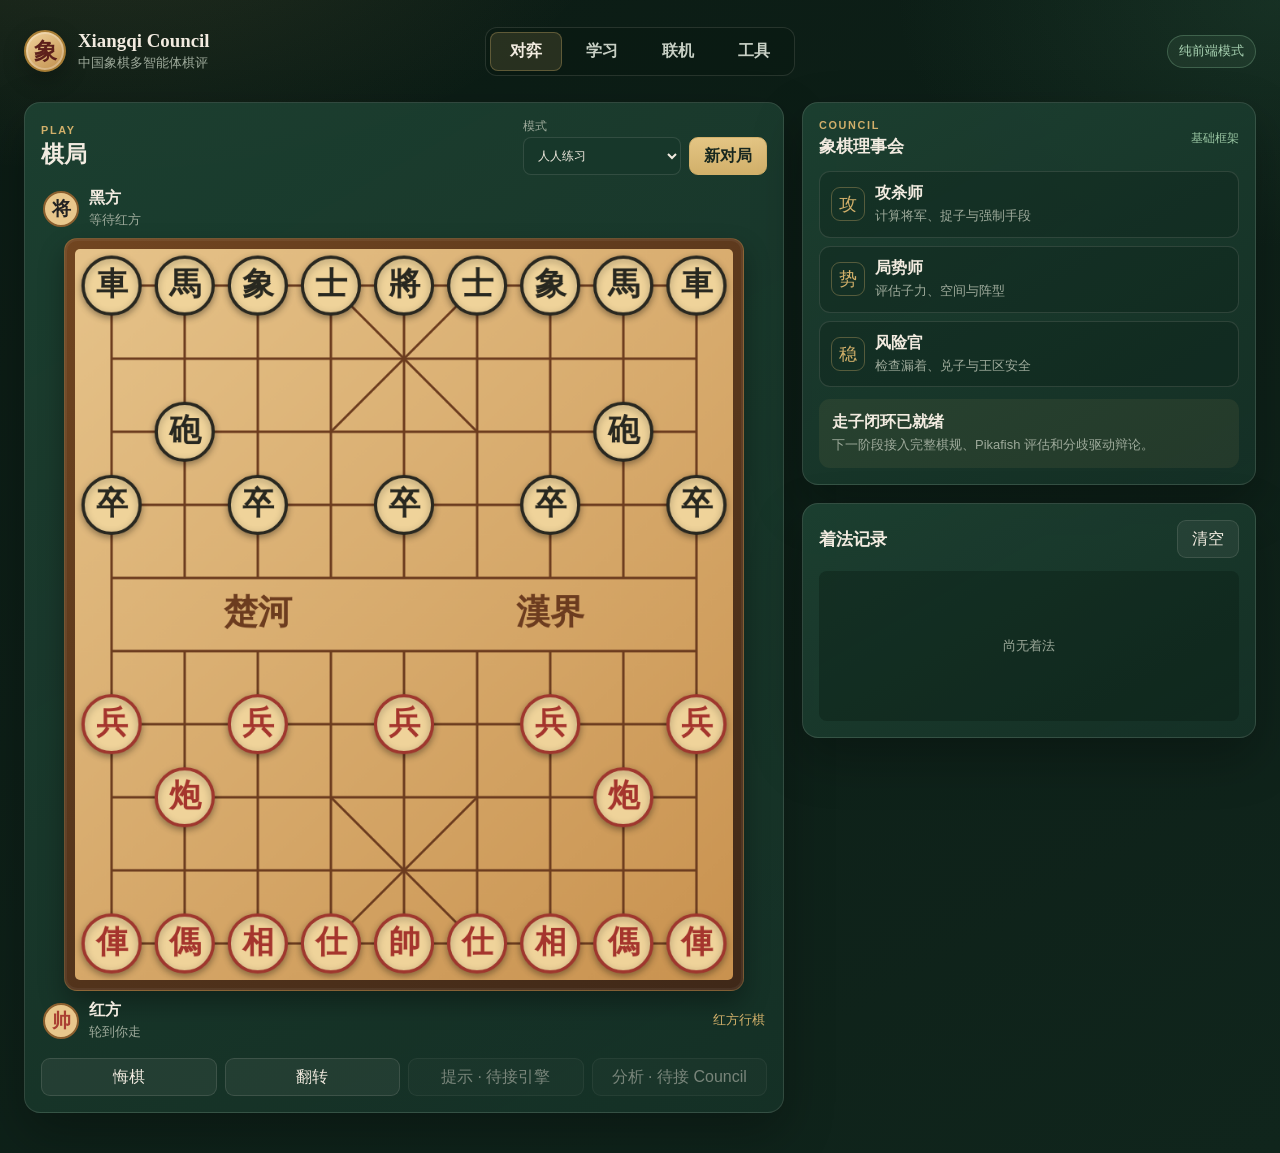
==== frontend/index.html @ dee7e67d "feat: bootstrap PC-first Xiangqi Council Co-authored-by: Cursor <cursoragent@cursor.com>" ====
<!doctype html>
<html lang="zh-CN">
<head>
  <meta charset="utf-8">
  <meta name="viewport" content="width=device-width, initial-scale=1">
  <meta name="theme-color" content="#163227">
  <title>对弈 · Xiangqi Council</title>
  <link rel="stylesheet" href="style.css?v=1">
</head>
<body data-page="play">
  <div class="app-shell">
    <header class="topbar">
      <a class="brand" href="index.html" aria-label="Xiangqi Council 首页">
        <span class="brand-mark" aria-hidden="true">象</span>
        <span><strong>Xiangqi Council</strong><small>中国象棋多智能体棋评</small></span>
      </a>
      <nav class="topnav" aria-label="主导航">
        <a class="active" href="index.html">对弈</a>
        <a href="learn.html">学习</a>
        <a href="online.html">联机</a>
        <a href="tools.html">工具</a>
      </nav>
      <span class="status-pill" id="service-status">本地棋盘</span>
    </header>

    <main class="play-layout">
      <section class="board-panel panel">
        <div class="panel-head">
          <div>
            <p class="eyebrow">PLAY</p>
            <h1>棋局</h1>
          </div>
          <div class="setup">
            <label>模式
              <select id="game-mode">
                <option>人人练习</option>
                <option disabled>人机 · 下一阶段</option>
                <option disabled>AI 对抗 · 下一阶段</option>
              </select>
            </label>
            <button class="accent" id="new-game">新对局</button>
          </div>
        </div>

        <div class="player-row top">
          <span class="avatar black">将</span>
          <div><strong>黑方</strong><small id="black-state">等待红方</small></div>
        </div>

        <div class="board-wrap">
          <canvas id="xiangqi-board" width="810" height="900" aria-label="中国象棋棋盘"></canvas>
        </div>

        <div class="player-row">
          <span class="avatar red">帅</span>
          <div><strong>红方</strong><small id="red-state">轮到你走</small></div>
          <span class="turn-badge" id="turn-badge">红方行棋</span>
        </div>

        <div class="board-actions">
          <button id="undo">悔棋</button>
          <button id="flip">翻转</button>
          <button disabled>提示 · 待接引擎</button>
          <button disabled>分析 · 待接 Council</button>
        </div>
      </section>

      <aside class="side-stack">
        <section class="panel council-panel">
          <div class="panel-head">
            <div><p class="eyebrow">COUNCIL</p><h2>象棋理事会</h2></div>
            <span class="status-dot">基础框架</span>
          </div>
          <div class="agent-list">
            <article><span>攻</span><div><strong>攻杀师</strong><p>计算将军、捉子与强制手段</p></div></article>
            <article><span>势</span><div><strong>局势师</strong><p>评估子力、空间与阵型</p></div></article>
            <article><span>稳</span><div><strong>风险官</strong><p>检查漏着、兑子与王区安全</p></div></article>
          </div>
          <div class="empty-state">
            <strong>走子闭环已就绪</strong>
            <p>下一阶段接入完整棋规、Pikafish 评估和分歧驱动辩论。</p>
          </div>
        </section>

        <section class="panel history-panel">
          <div class="panel-head"><h2>着法记录</h2><button id="clear-history">清空</button></div>
          <ol id="move-list"><li class="placeholder">尚无着法</li></ol>
        </section>
      </aside>
    </main>
  </div>
  <script src="app.js?v=1"></script>
</body>
</html>
---- frontend/style.css ----
:root {
  --bg: #10251c;
  --bg-deep: #0b1b14;
  --panel: rgba(22, 50, 39, .88);
  --panel-2: #1d4132;
  --ink: #f2ebe0;
  --muted: #9eaa9b;
  --gold: #d2b06a;
  --gold-deep: #a77d35;
  --line: rgba(242, 235, 224, .12);
  --red: #a93f32;
  --wood: #d8ae70;
  --wood-dark: #8b5b2d;
  --shadow: 0 20px 50px rgba(0, 0, 0, .28);
}

* { box-sizing: border-box; }
html, body { margin: 0; min-height: 100%; }
body {
  color: var(--ink);
  font-family: "Source Sans 3", "PingFang SC", "Microsoft YaHei", sans-serif;
  background:
    radial-gradient(900px 500px at 8% -10%, rgba(210, 176, 106, .13), transparent 58%),
    radial-gradient(700px 450px at 100% 0, rgba(62, 118, 86, .2), transparent 55%),
    linear-gradient(150deg, var(--bg-deep), var(--bg));
}
button, select { font: inherit; }
button {
  min-height: 38px;
  padding: 0 14px;
  color: var(--ink);
  border: 1px solid var(--line);
  border-radius: 9px;
  background: rgba(242, 235, 224, .06);
  cursor: pointer;
}
button:hover:not(:disabled) { border-color: rgba(210, 176, 106, .55); background: rgba(210, 176, 106, .12); }
button:disabled { opacity: .45; cursor: not-allowed; }
button.accent {
  color: #17271f;
  border-color: var(--gold);
  background: linear-gradient(180deg, #e4c584, var(--gold));
  font-weight: 700;
}

.app-shell { max-width: 1320px; margin: auto; padding: 18px 24px 40px; }
.topbar {
  min-height: 66px;
  display: grid;
  grid-template-columns: 1fr auto 1fr;
  align-items: center;
  gap: 24px;
  margin-bottom: 18px;
}
.brand { display: flex; align-items: center; gap: 12px; color: inherit; text-decoration: none; }
.brand-mark {
  width: 42px; height: 42px; display: grid; place-items: center;
  color: #5d201b; border: 2px solid var(--gold-deep); border-radius: 50%;
  background: linear-gradient(145deg, #f2d49d, #c08e4c);
  font-family: "STKaiti", "KaiTi", serif; font-size: 23px; font-weight: 700;
  box-shadow: inset 0 0 0 2px rgba(255,255,255,.25), 0 8px 22px rgba(0,0,0,.25);
}
.brand strong { display: block; font-family: Georgia, "STKaiti", serif; font-size: 1.18rem; }
.brand small { display: block; margin-top: 2px; color: var(--muted); }
.topnav {
  display: flex; gap: 4px; padding: 4px;
  border: 1px solid var(--line); border-radius: 12px;
  background: rgba(8, 24, 17, .5);
}
.topnav a {
  min-width: 72px; padding: 9px 14px; border-radius: 8px;
  color: #c8d0c5; text-align: center; text-decoration: none; font-weight: 650;
}
.topnav a:hover, .topnav a.active { color: var(--ink); background: rgba(210, 176, 106, .15); }
.topnav a.active { box-shadow: inset 0 0 0 1px rgba(210,176,106,.32); }
.status-pill {
  justify-self: end; padding: 7px 11px; border: 1px solid rgba(127,175,141,.35);
  border-radius: 999px; color: #a8d2b2; background: rgba(127,175,141,.1); font-size: .8rem;
}

.play-layout { display: grid; grid-template-columns: minmax(580px, 760px) minmax(340px, 1fr); gap: 18px; align-items: start; }
.side-stack { display: grid; gap: 18px; }
.panel {
  border: 1px solid var(--line); border-radius: 16px; padding: 16px;
  background: linear-gradient(150deg, rgba(29, 65, 50, .93), var(--panel));
  box-shadow: var(--shadow);
}
.panel-head { display: flex; align-items: center; justify-content: space-between; gap: 16px; margin-bottom: 13px; }
h1, h2, p { margin: 0; }
h1, h2 { font-family: Georgia, "STKaiti", serif; }
h1 { font-size: 1.45rem; }
h2 { font-size: 1.08rem; }
.eyebrow { margin-bottom: 3px; color: var(--gold); font-size: .68rem; font-weight: 800; letter-spacing: .15em; }
.setup { display: flex; align-items: end; gap: 8px; }
.setup label { display: grid; gap: 3px; color: var(--muted); font-size: .72rem; }
select {
  min-height: 38px; padding: 0 30px 0 10px;
  color: var(--ink); border: 1px solid var(--line); border-radius: 8px; background: #17372a;
}

.player-row { display: flex; align-items: center; gap: 10px; padding: 9px 2px; }
.player-row.top { padding-top: 0; }
.player-row small { display: block; margin-top: 2px; color: var(--muted); }
.avatar {
  width: 36px; height: 36px; display: grid; place-items: center;
  border-radius: 50%; background: #e8c78c; border: 2px solid #8c602f;
  color: #222; font-family: "STKaiti", serif; font-size: 19px; font-weight: 700;
}
.avatar.red { color: var(--red); }
.turn-badge { margin-left: auto; color: var(--gold); font-size: .8rem; }
.board-wrap {
  width: min(100%, 680px); margin: 0 auto; padding: 10px;
  border-radius: 13px; border: 1px solid rgba(210,176,106,.3);
  background: linear-gradient(145deg, #714520, #3f2818);
  box-shadow: inset 0 0 0 2px rgba(255,255,255,.05), 0 12px 26px rgba(0,0,0,.32);
}
#xiangqi-board { display: block; width: 100%; height: auto; aspect-ratio: 9 / 10; border-radius: 5px; touch-action: none; }
.board-actions { display: grid; grid-template-columns: repeat(4, 1fr); gap: 8px; margin-top: 8px; }

.status-dot { color: #9bc7a4; font-size: .76rem; }
.agent-list { display: grid; gap: 8px; }
.agent-list article {
  display: flex; align-items: center; gap: 10px; padding: 11px;
  border: 1px solid var(--line); border-radius: 11px; background: rgba(9,26,18,.28);
}
.agent-list article > span {
  width: 34px; height: 34px; display: grid; place-items: center; flex: 0 0 auto;
  border: 1px solid rgba(210,176,106,.35); border-radius: 9px; color: var(--gold);
  font-family: "STKaiti", serif; font-size: 18px;
}
.agent-list p, .empty-state p { margin-top: 3px; color: var(--muted); font-size: .81rem; line-height: 1.45; }
.empty-state { margin-top: 12px; padding: 13px; border-radius: 11px; background: rgba(210,176,106,.08); }

#move-list {
  min-height: 150px; max-height: 270px; overflow: auto; margin: 0; padding: 0;
  display: grid; grid-template-columns: 1fr 1fr; gap: 6px; list-style: none; counter-reset: move;
}
#move-list li {
  padding: 8px 10px; border-radius: 8px; background: rgba(8,24,17,.35);
  color: #d8ded5; font-size: .82rem;
}
#move-list li.placeholder { grid-column: 1 / -1; display: grid; place-items: center; color: var(--muted); }

.page-main { display: grid; gap: 16px; }
.hero { padding: 28px; }
.hero p { color: var(--muted); margin-top: 8px; }
.feature-grid { display: grid; grid-template-columns: repeat(3, 1fr); gap: 14px; }
.feature-card { min-height: 170px; }
.feature-card p { color: var(--muted); margin-top: 8px; line-height: 1.55; }
.feature-card .tag { display: inline-block; margin-top: 16px; color: var(--gold); font-size: .78rem; }

@media (max-width: 980px) {
  .topbar { grid-template-columns: 1fr auto; }
  .topnav { grid-column: 1 / -1; grid-row: 2; justify-self: stretch; }
  .topnav a { flex: 1; }
  .play-layout { grid-template-columns: 1fr; }
  .board-wrap { width: min(100%, 620px); }
}
@media (max-width: 620px) {
  .app-shell { padding: 10px 10px 28px; }
  .status-pill { display: none; }
  .topbar { display: flex; flex-wrap: wrap; gap: 10px; }
  .topnav { width: 100%; overflow-x: auto; }
  .topnav a { min-width: 64px; padding: 8px; }
  .panel { padding: 12px; border-radius: 13px; }
  .panel-head { align-items: flex-start; }
  .setup { flex-wrap: wrap; justify-content: flex-end; }
  .board-actions { grid-template-columns: 1fr 1fr; }
  .feature-grid { grid-template-columns: 1fr; }
}
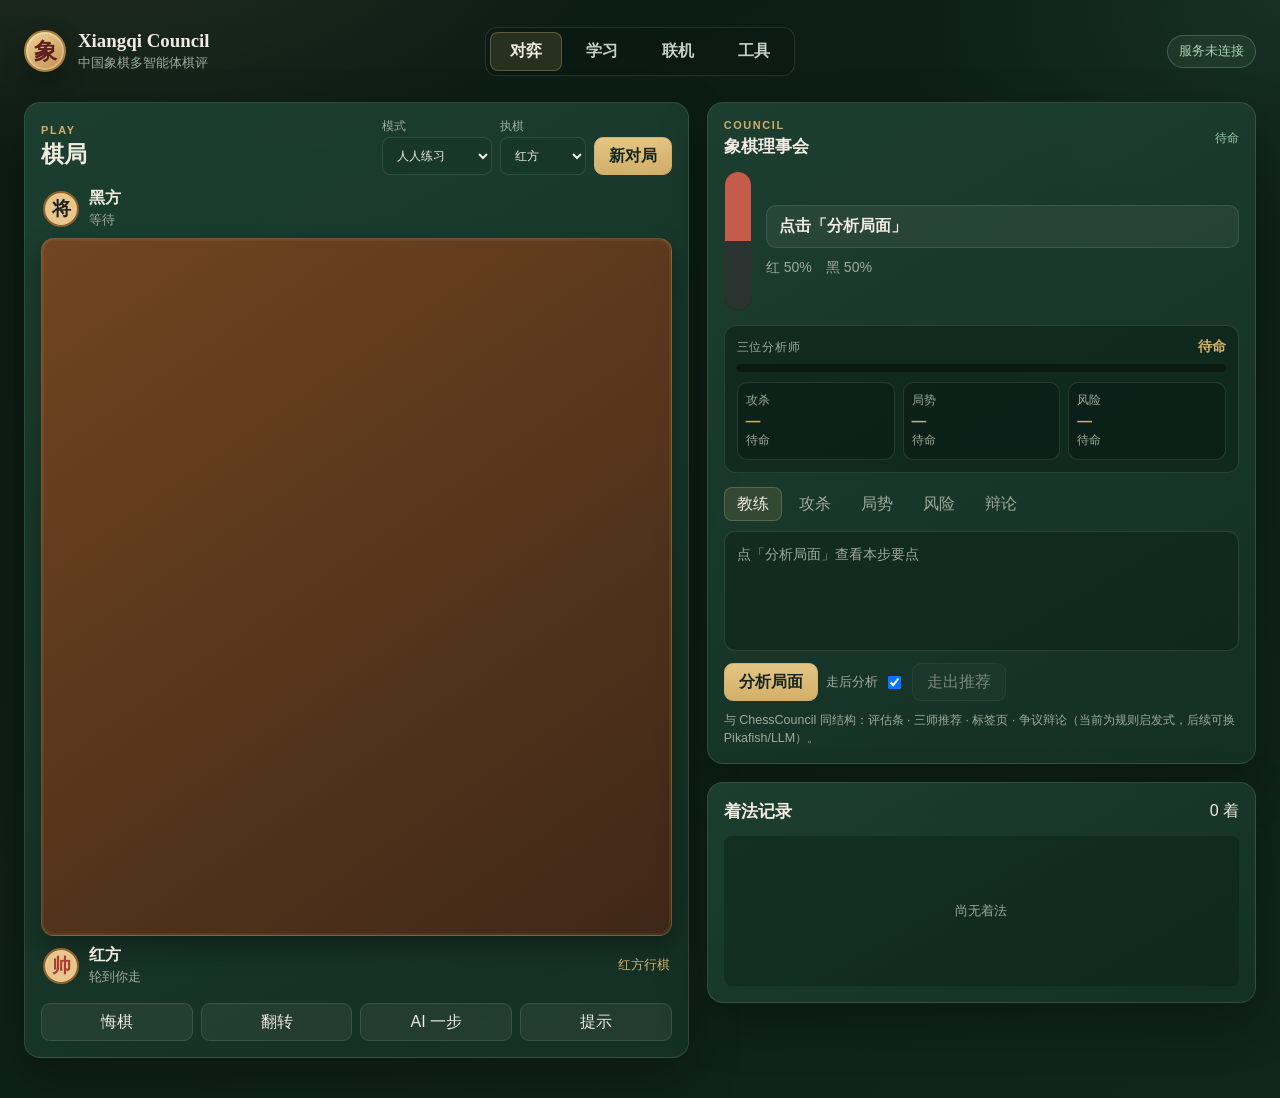
==== commit 1bed06a6: "feat: ship playable Xiangqi MVP with interactive Council Add full rules, builtin AI, rooms/WebSocket" ====
--- a/frontend/index.html
+++ b/frontend/index.html
@@ -5,7 +5,7 @@
   <meta name="viewport" content="width=device-width, initial-scale=1">
   <meta name="theme-color" content="#163227">
   <title>对弈 · Xiangqi Council</title>
-  <link rel="stylesheet" href="style.css?v=1">
+  <link rel="stylesheet" href="style.css?v=4">
 </head>
 <body data-page="play">
   <div class="app-shell">
@@ -20,7 +20,7 @@
         <a href="online.html">联机</a>
         <a href="tools.html">工具</a>
       </nav>
-      <span class="status-pill" id="service-status">本地棋盘</span>
+      <span class="status-pill" id="service-status">连接中…</span>
     </header>
 
     <main class="play-layout">
@@ -33,18 +33,24 @@
           <div class="setup">
             <label>模式
               <select id="game-mode">
-                <option>人人练习</option>
-                <option disabled>人机 · 下一阶段</option>
-                <option disabled>AI 对抗 · 下一阶段</option>
+                <option value="human_vs_human">人人练习</option>
+                <option value="human_vs_ai">人机对弈</option>
               </select>
             </label>
-            <button class="accent" id="new-game">新对局</button>
+            <label>执棋
+              <select id="human-color">
+                <option value="red">红方</option>
+                <option value="black">黑方</option>
+              </select>
+            </label>
+            <button class="accent" id="new-game" type="button">新对局</button>
           </div>
         </div>
 
         <div class="player-row top">
           <span class="avatar black">将</span>
-          <div><strong>黑方</strong><small id="black-state">等待红方</small></div>
+          <div><strong id="top-name">黑方</strong><small id="top-state">等待</small></div>
+          <span class="check-badge" id="check-badge" hidden>将军</span>
         </div>
 
         <div class="board-wrap">
@@ -53,42 +59,96 @@
 
         <div class="player-row">
           <span class="avatar red">帅</span>
-          <div><strong>红方</strong><small id="red-state">轮到你走</small></div>
+          <div><strong id="bottom-name">红方</strong><small id="bottom-state">轮到你走</small></div>
           <span class="turn-badge" id="turn-badge">红方行棋</span>
         </div>
 
         <div class="board-actions">
-          <button id="undo">悔棋</button>
-          <button id="flip">翻转</button>
-          <button disabled>提示 · 待接引擎</button>
-          <button disabled>分析 · 待接 Council</button>
+          <button id="undo" type="button">悔棋</button>
+          <button id="flip" type="button">翻转</button>
+          <button id="ai-step" type="button">AI 一步</button>
+          <button id="hint" type="button">提示</button>
         </div>
+        <p class="result-banner" id="result-banner" hidden></p>
       </section>
 
       <aside class="side-stack">
         <section class="panel council-panel">
           <div class="panel-head">
             <div><p class="eyebrow">COUNCIL</p><h2>象棋理事会</h2></div>
-            <span class="status-dot">基础框架</span>
+            <span class="status-dot" id="council-status">待命</span>
           </div>
-          <div class="agent-list">
-            <article><span>攻</span><div><strong>攻杀师</strong><p>计算将军、捉子与强制手段</p></div></article>
-            <article><span>势</span><div><strong>局势师</strong><p>评估子力、空间与阵型</p></div></article>
-            <article><span>稳</span><div><strong>风险官</strong><p>检查漏着、兑子与王区安全</p></div></article>
+
+          <div class="eval-row">
+            <div class="eval-bar" aria-hidden="true">
+              <div class="eval-red" id="eval-red" style="height:50%"></div>
+              <div class="eval-black-bar" id="eval-black" style="height:50%"></div>
+            </div>
+            <div class="eval-copy">
+              <div id="move-class" class="move-class">点击「分析局面」</div>
+              <div class="eval-text">
+                <span id="red-prob">红 50%</span>
+                <span id="black-prob">黑 50%</span>
+              </div>
+            </div>
           </div>
-          <div class="empty-state">
-            <strong>走子闭环已就绪</strong>
-            <p>下一阶段接入完整棋规、Pikafish 评估和分歧驱动辩论。</p>
+
+          <div class="disagreement-panel">
+            <div class="dg-head">
+              <span class="dg-title">三位分析师</span>
+              <span id="dg-label" class="dg-label">待命</span>
+            </div>
+            <div class="dg-bar"><div id="dg-fill" class="dg-fill" style="width:0%"></div></div>
+            <div id="dg-compare" class="dg-compare">
+              <button class="dg-card" type="button" data-role="tactical" data-tab="tactical">
+                <span class="dg-role">攻杀</span>
+                <span class="dg-move" id="dg-move-tactical">—</span>
+                <span class="dg-state" id="dg-state-tactical">待命</span>
+              </button>
+              <button class="dg-card" type="button" data-role="strategic" data-tab="strategic">
+                <span class="dg-role">局势</span>
+                <span class="dg-move" id="dg-move-strategic">—</span>
+                <span class="dg-state" id="dg-state-strategic">待命</span>
+              </button>
+              <button class="dg-card" type="button" data-role="risk" data-tab="risk">
+                <span class="dg-role">风险</span>
+                <span class="dg-move" id="dg-move-risk">—</span>
+                <span class="dg-state" id="dg-state-risk">待命</span>
+              </button>
+            </div>
           </div>
+
+          <div class="tabs" role="tablist">
+            <button class="tab active" data-tab="summary" type="button">教练</button>
+            <button class="tab" data-tab="tactical" type="button">攻杀</button>
+            <button class="tab" data-tab="strategic" type="button">局势</button>
+            <button class="tab" data-tab="risk" type="button">风险</button>
+            <button class="tab" data-tab="debate" type="button">辩论</button>
+          </div>
+          <div class="tab-content active" id="tab-summary"><p class="placeholder">点「分析局面」查看本步要点</p></div>
+          <div class="tab-content" id="tab-tactical" hidden><p class="placeholder">攻杀</p></div>
+          <div class="tab-content" id="tab-strategic" hidden><p class="placeholder">局势</p></div>
+          <div class="tab-content" id="tab-risk" hidden><p class="placeholder">风险</p></div>
+          <div class="tab-content" id="tab-debate" hidden><p class="placeholder">辩论</p></div>
+
+          <div class="council-footer">
+            <button class="accent" id="btn-analyze" type="button">分析局面</button>
+            <label class="field compact">
+              <span>走后分析</span>
+              <input id="with-analysis" type="checkbox" checked>
+            </label>
+            <button id="btn-play-verdict" type="button" disabled>走出推荐</button>
+          </div>
+          <p class="council-hint" id="council-note">与 ChessCouncil 同结构：评估条 · 三师推荐 · 标签页 · 争议辩论（当前为规则启发式，后续可换 Pikafish/LLM）。</p>
         </section>
 
         <section class="panel history-panel">
-          <div class="panel-head"><h2>着法记录</h2><button id="clear-history">清空</button></div>
+          <div class="panel-head"><h2>着法记录</h2><span id="move-count">0 着</span></div>
           <ol id="move-list"><li class="placeholder">尚无着法</li></ol>
         </section>
       </aside>
     </main>
   </div>
-  <script src="app.js?v=1"></script>
+  <script src="app.js?v=4"></script>
 </body>
 </html>
--- a/frontend/style.css
+++ b/frontend/style.css
@@ -78,7 +78,7 @@
   border-radius: 999px; color: #a8d2b2; background: rgba(127,175,141,.1); font-size: .8rem;
 }
 
-.play-layout { display: grid; grid-template-columns: minmax(580px, 760px) minmax(340px, 1fr); gap: 18px; align-items: start; }
+.play-layout { display: grid; grid-template-columns: minmax(420px, 1.15fr) minmax(320px, .95fr); gap: 18px; align-items: start; }
 .side-stack { display: grid; gap: 18px; }
 .panel {
   border: 1px solid var(--line); border-radius: 16px; padding: 16px;
@@ -118,17 +118,102 @@
 .board-actions { display: grid; grid-template-columns: repeat(4, 1fr); gap: 8px; margin-top: 8px; }
 
 .status-dot { color: #9bc7a4; font-size: .76rem; }
-.agent-list { display: grid; gap: 8px; }
-.agent-list article {
-  display: flex; align-items: center; gap: 10px; padding: 11px;
-  border: 1px solid var(--line); border-radius: 11px; background: rgba(9,26,18,.28);
-}
-.agent-list article > span {
-  width: 34px; height: 34px; display: grid; place-items: center; flex: 0 0 auto;
-  border: 1px solid rgba(210,176,106,.35); border-radius: 9px; color: var(--gold);
-  font-family: "STKaiti", serif; font-size: 18px;
-}
-.agent-list p, .empty-state p { margin-top: 3px; color: var(--muted); font-size: .81rem; line-height: 1.45; }
+
+.eval-row {
+  display: grid;
+  grid-template-columns: 28px 1fr;
+  gap: 14px;
+  margin-bottom: 14px;
+}
+.eval-bar {
+  width: 28px;
+  height: 140px;
+  border-radius: 999px;
+  overflow: hidden;
+  display: flex;
+  flex-direction: column;
+  background: #0b1a14;
+  border: 1px solid var(--line);
+}
+.eval-red { background: #c45c4a; transition: height .45s ease; }
+.eval-black-bar { background: #2b3330; transition: height .45s ease; }
+.eval-copy { display: flex; flex-direction: column; gap: 10px; justify-content: center; }
+.eval-text {
+  display: flex; gap: 14px;
+  font-variant-numeric: tabular-nums;
+  color: var(--muted); font-size: .88rem;
+}
+.move-class {
+  padding: 10px 12px; border-radius: 10px; font-weight: 700;
+  background: rgba(242,235,224,.06); border: 1px solid var(--line);
+}
+
+.disagreement-panel {
+  margin-bottom: 14px; padding: 12px; border-radius: 12px;
+  background: rgba(12,31,23,.55); border: 1px solid var(--line);
+}
+.dg-head { display: flex; justify-content: space-between; gap: 10px; align-items: baseline; margin-bottom: 8px; }
+.dg-title { font-size: .72rem; letter-spacing: .06em; text-transform: uppercase; color: var(--muted); }
+.dg-label { font-size: .86rem; font-weight: 650; color: var(--gold); text-align: right; }
+.dg-bar { height: 8px; border-radius: 999px; overflow: hidden; background: #0b1a14; }
+.dg-fill {
+  height: 100%;
+  background: linear-gradient(90deg, #7faf8d, var(--gold), #d47a68);
+  transition: width .45s ease;
+}
+.dg-compare { display: grid; grid-template-columns: repeat(3, minmax(0,1fr)); gap: 8px; margin-top: 10px; }
+.dg-card {
+  display: grid; gap: 4px; padding: 10px 8px; min-height: 78px;
+  text-align: left; border-radius: 10px;
+  border: 1px solid var(--line); background: rgba(8,24,17,.45); color: var(--ink);
+  cursor: pointer;
+}
+.dg-card:hover { border-color: rgba(210,176,106,.45); background: rgba(210,176,106,.08); }
+.dg-card.is-ready { box-shadow: inset 0 0 0 1px rgba(127,175,141,.25); }
+.dg-card.is-agree { border-color: rgba(127,175,141,.55); background: rgba(127,175,141,.12); }
+.dg-card.is-dissent { border-color: rgba(212,122,104,.55); background: rgba(212,122,104,.12); }
+.dg-card.is-thinking { opacity: .7; }
+.dg-role { font-size: .72rem; color: var(--muted); }
+.dg-move { font-weight: 700; font-size: .92rem; color: var(--gold); font-variant-numeric: tabular-nums; }
+.dg-state { font-size: .72rem; color: var(--muted); }
+
+.tabs { display: flex; gap: 4px; flex-wrap: wrap; margin: 4px 0 10px; }
+.tab {
+  min-height: 34px; padding: 0 12px; border-radius: 8px;
+  border: 1px solid transparent; background: transparent; color: var(--muted);
+}
+.tab.active, .tab:hover { color: var(--ink); background: rgba(210,176,106,.14); border-color: rgba(210,176,106,.28); }
+.tab-content {
+  min-height: 120px; max-height: 220px; overflow: auto;
+  padding: 12px; border-radius: 11px;
+  background: rgba(8,24,17,.35); border: 1px solid var(--line);
+  font-size: .88rem; line-height: 1.5;
+}
+.tab-content[hidden] { display: none !important; }
+.tab-content .placeholder { color: var(--muted); margin: 0; }
+.tab-content p { margin: 0 0 8px; }
+.agent-card .agent-meta {
+  display: flex; flex-wrap: wrap; gap: 8px; margin-bottom: 8px;
+  color: var(--muted); font-size: .78rem;
+}
+.agent-card ul { margin: 6px 0 0; padding-left: 18px; color: #d8ded5; }
+.debate-round {
+  margin-bottom: 10px; padding: 10px; border-radius: 9px;
+  background: rgba(210,176,106,.06); border: 1px solid var(--line);
+}
+.debate-round .who { color: var(--gold); font-weight: 700; margin-bottom: 4px; font-size: .82rem; }
+.verdict-box {
+  margin-top: 10px; padding: 10px; border-radius: 9px;
+  border: 1px solid rgba(210,176,106,.35); background: rgba(210,176,106,.1);
+}
+.council-footer {
+  display: flex; flex-wrap: wrap; gap: 8px; align-items: center; margin-top: 12px;
+}
+.council-footer .field.compact {
+  display: flex; align-items: center; gap: 6px;
+  color: var(--muted); font-size: .8rem;
+}
+.council-hint { margin-top: 10px; color: var(--muted); font-size: .78rem; line-height: 1.45; }
 .empty-state { margin-top: 12px; padding: 13px; border-radius: 11px; background: rgba(210,176,106,.08); }
 
 #move-list {
@@ -148,6 +233,45 @@
 .feature-card { min-height: 170px; }
 .feature-card p { color: var(--muted); margin-top: 8px; line-height: 1.55; }
 .feature-card .tag { display: inline-block; margin-top: 16px; color: var(--gold); font-size: .78rem; }
+.feature-card .muted, .muted { color: var(--muted); font-size: .84rem; }
+.check-badge {
+  margin-left: auto;
+  padding: 4px 10px;
+  border-radius: 999px;
+  border: 1px solid rgba(212, 122, 104, .45);
+  color: #f0b2a6;
+  background: rgba(212, 122, 104, .12);
+  font-size: .78rem;
+}
+.result-banner {
+  margin-top: 10px;
+  padding: 10px 12px;
+  border-radius: 10px;
+  border: 1px solid rgba(210, 176, 106, .35);
+  background: rgba(210, 176, 106, .12);
+  color: var(--gold);
+  text-align: center;
+  font-weight: 700;
+}
+.online-form input, .fen-label textarea {
+  width: 100%;
+  margin-top: 4px;
+  padding: 10px 12px;
+  color: var(--ink);
+  border: 1px solid var(--line);
+  border-radius: 8px;
+  background: #17372a;
+  font: inherit;
+}
+.fen-label { display: grid; gap: 6px; color: var(--muted); font-size: .8rem; }
+.setup input {
+  min-height: 38px;
+  padding: 0 10px;
+  color: var(--ink);
+  border: 1px solid var(--line);
+  border-radius: 8px;
+  background: #17372a;
+}
 
 @media (max-width: 980px) {
   .topbar { grid-template-columns: 1fr auto; }
@@ -167,4 +291,5 @@
   .setup { flex-wrap: wrap; justify-content: flex-end; }
   .board-actions { grid-template-columns: 1fr 1fr; }
   .feature-grid { grid-template-columns: 1fr; }
-}
+  .dg-compare { grid-template-columns: 1fr; }
+}
